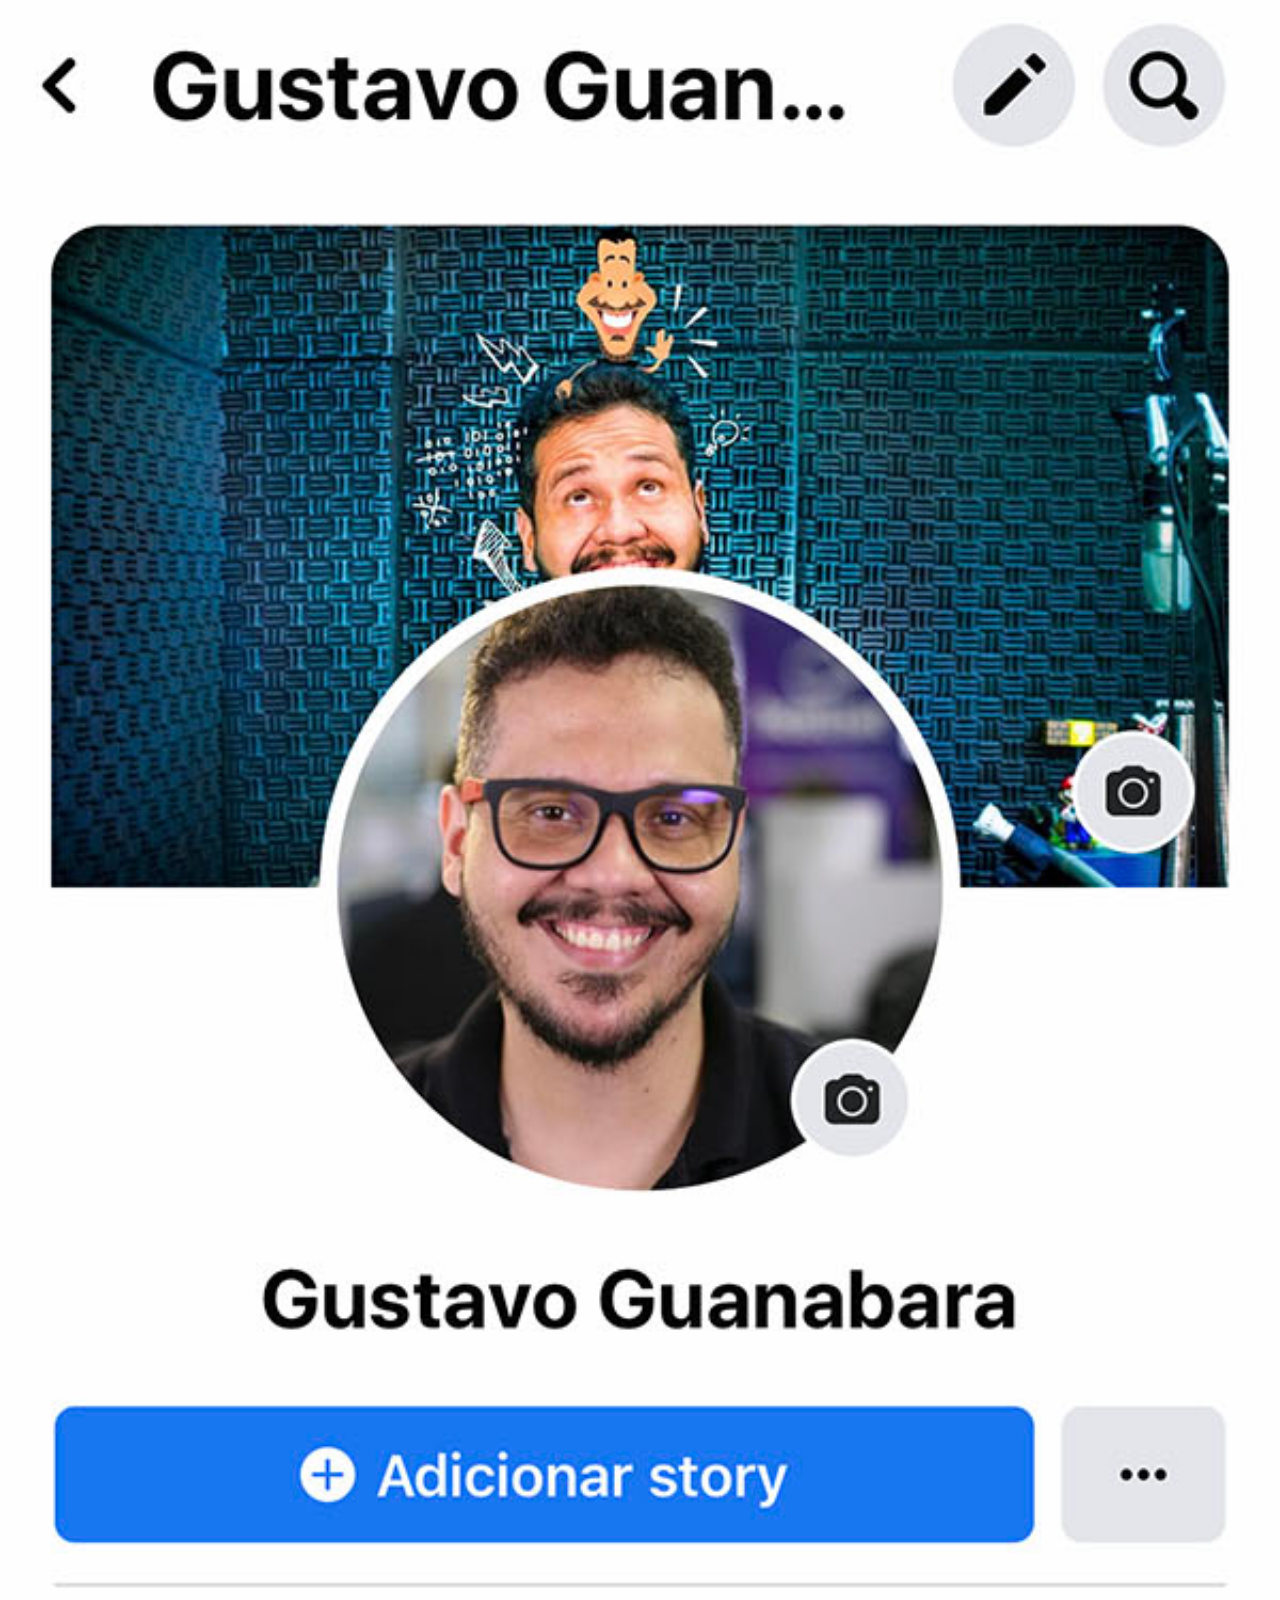
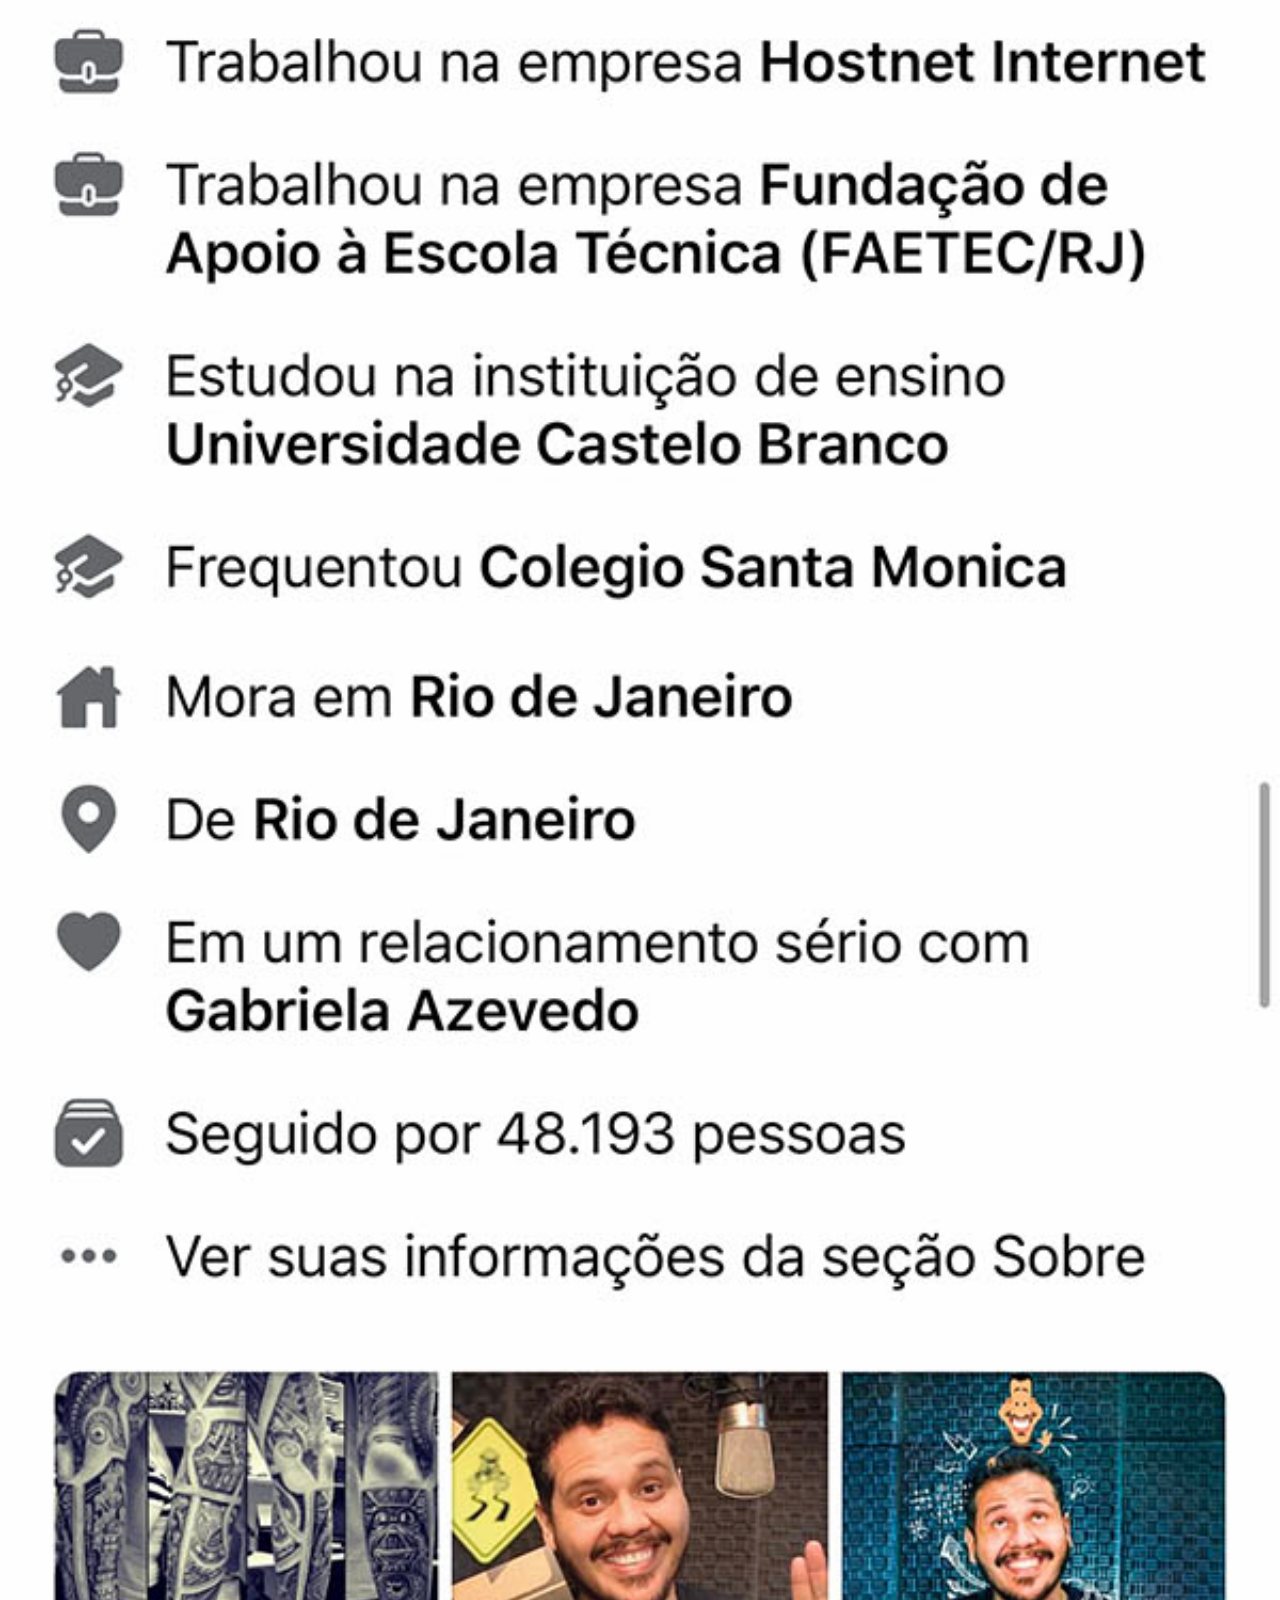
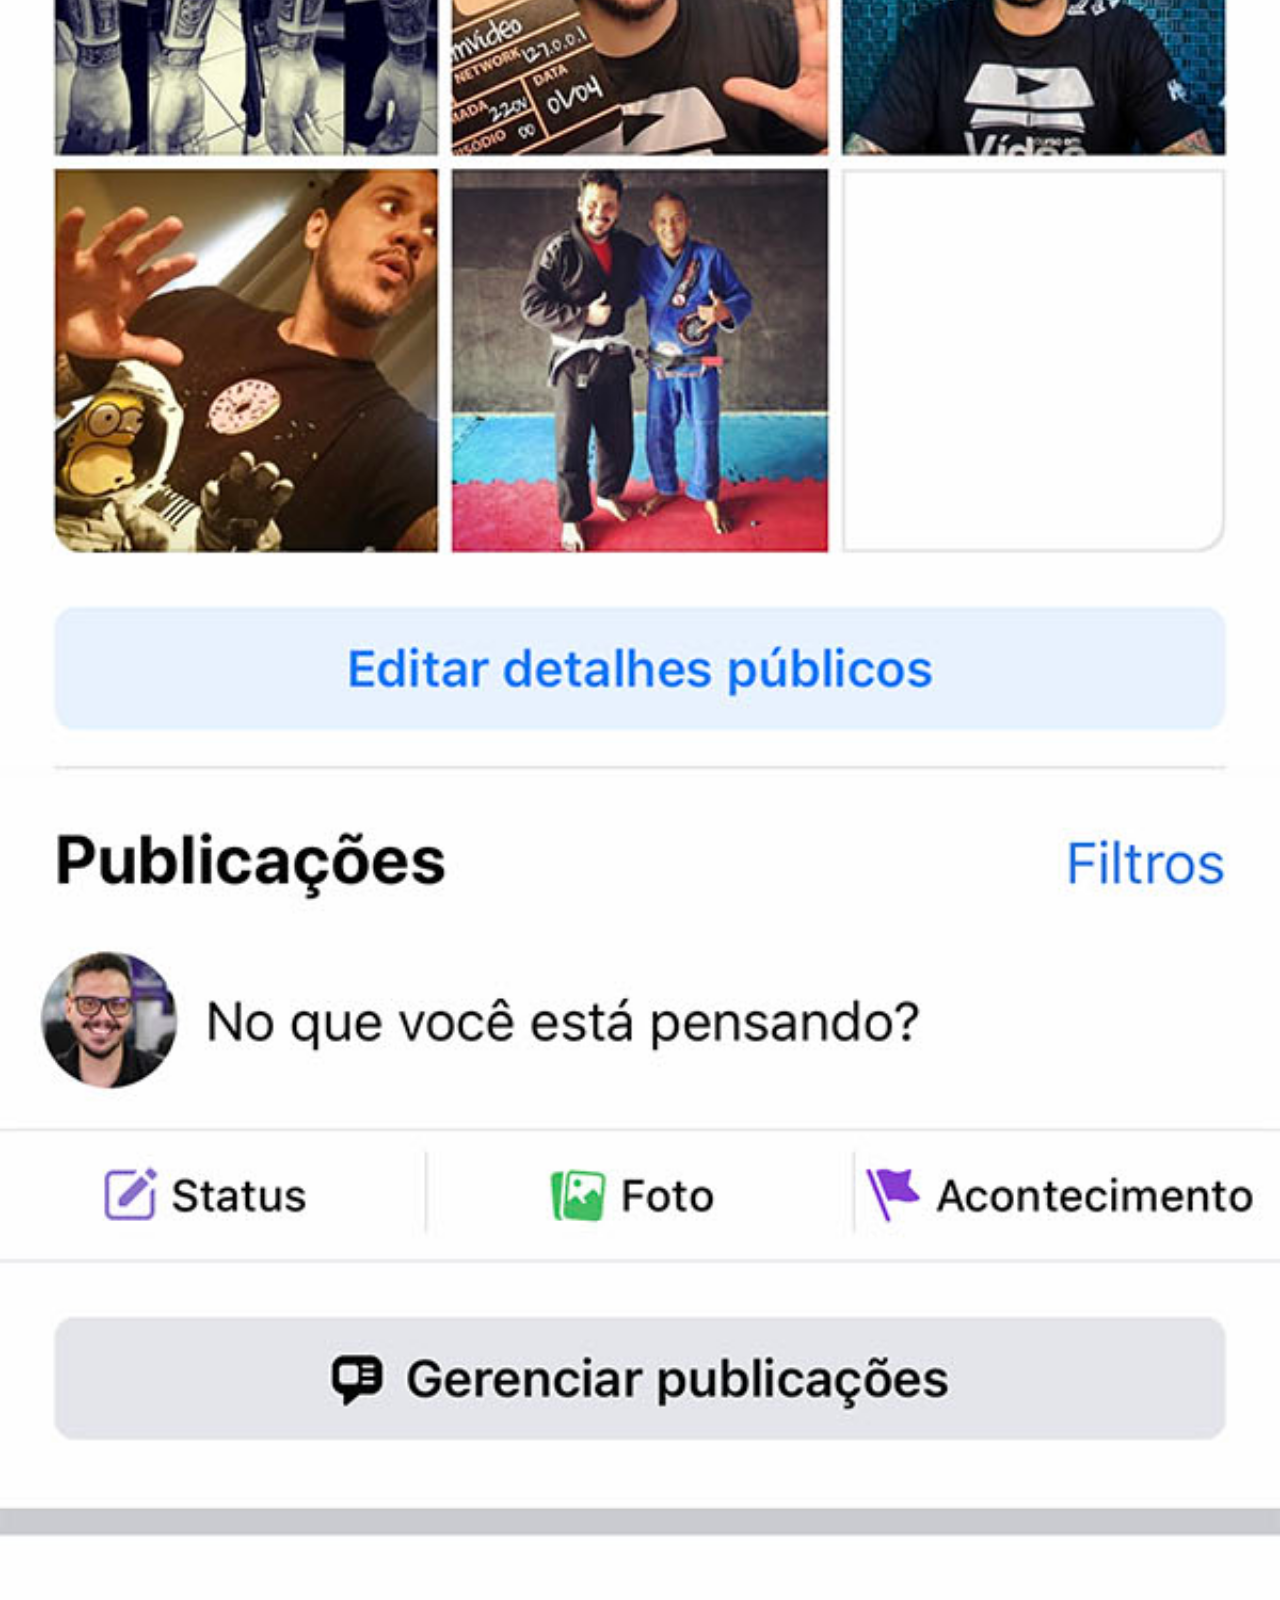
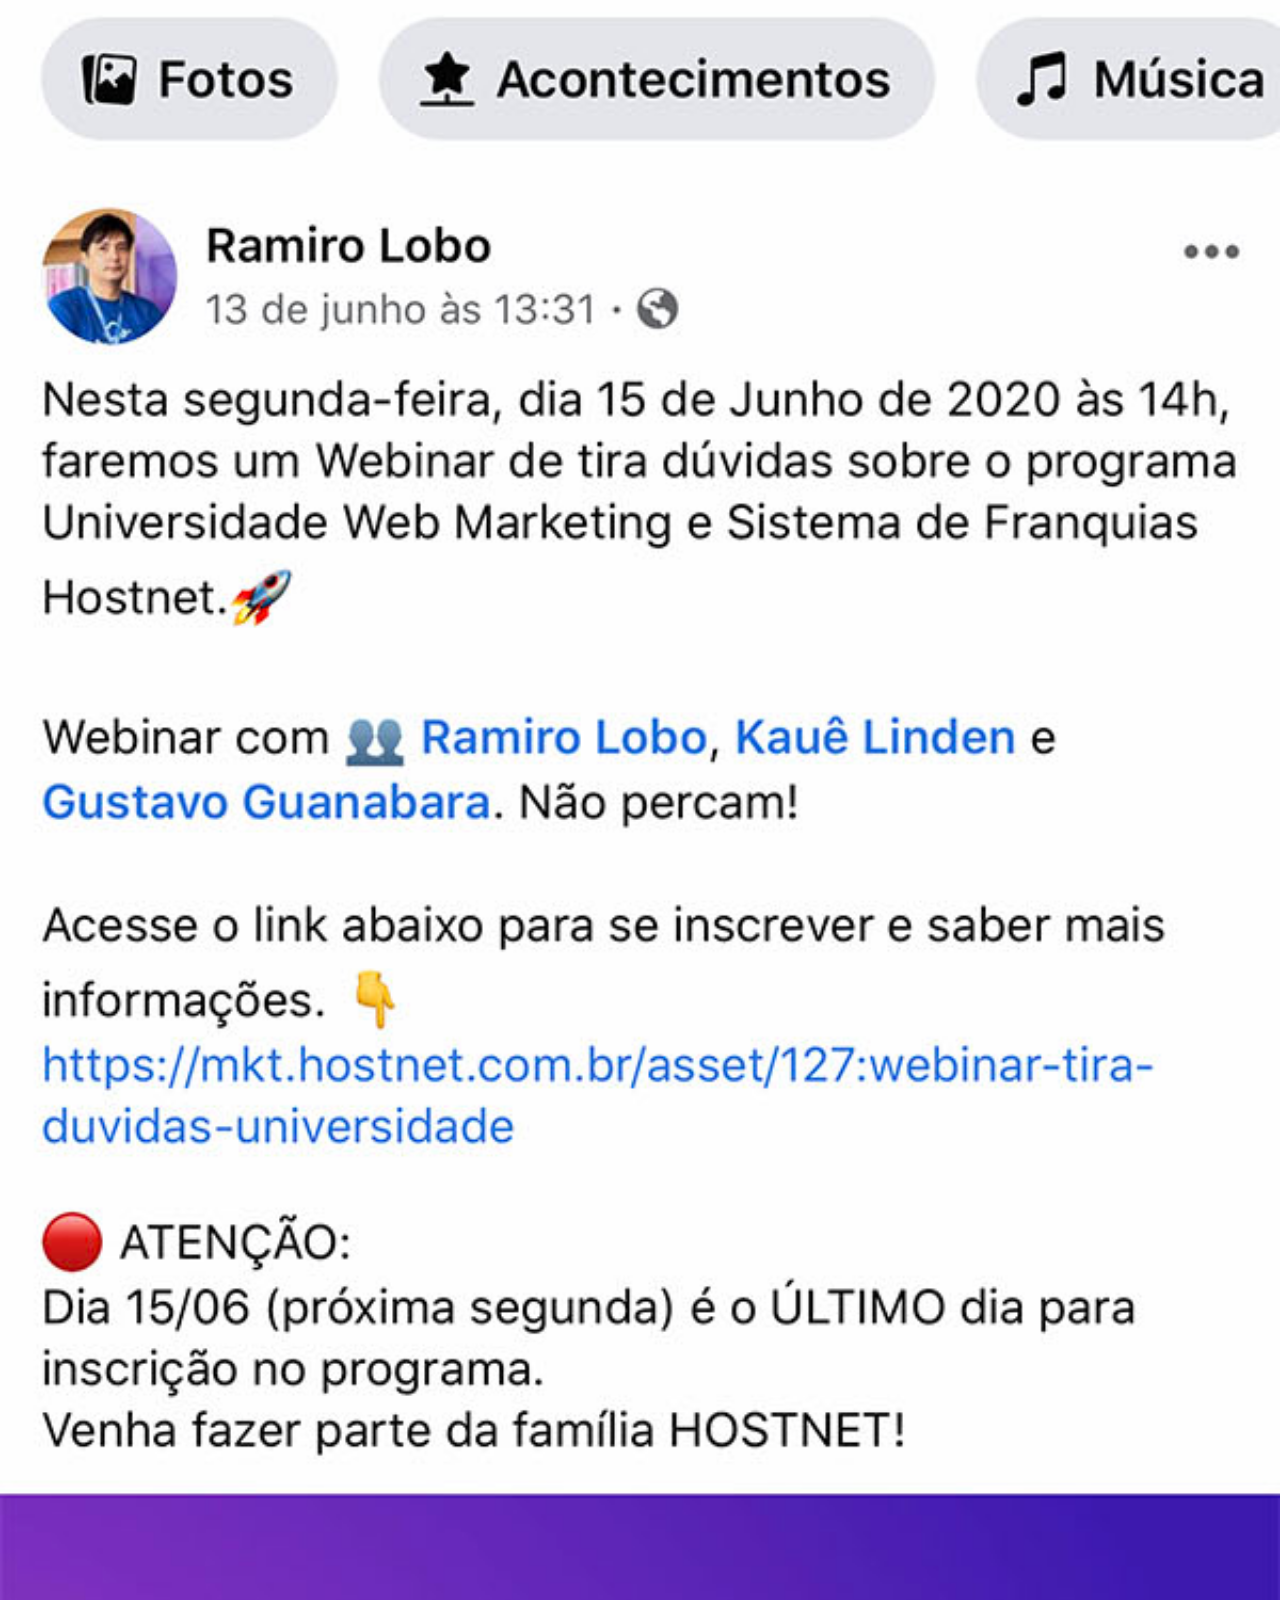
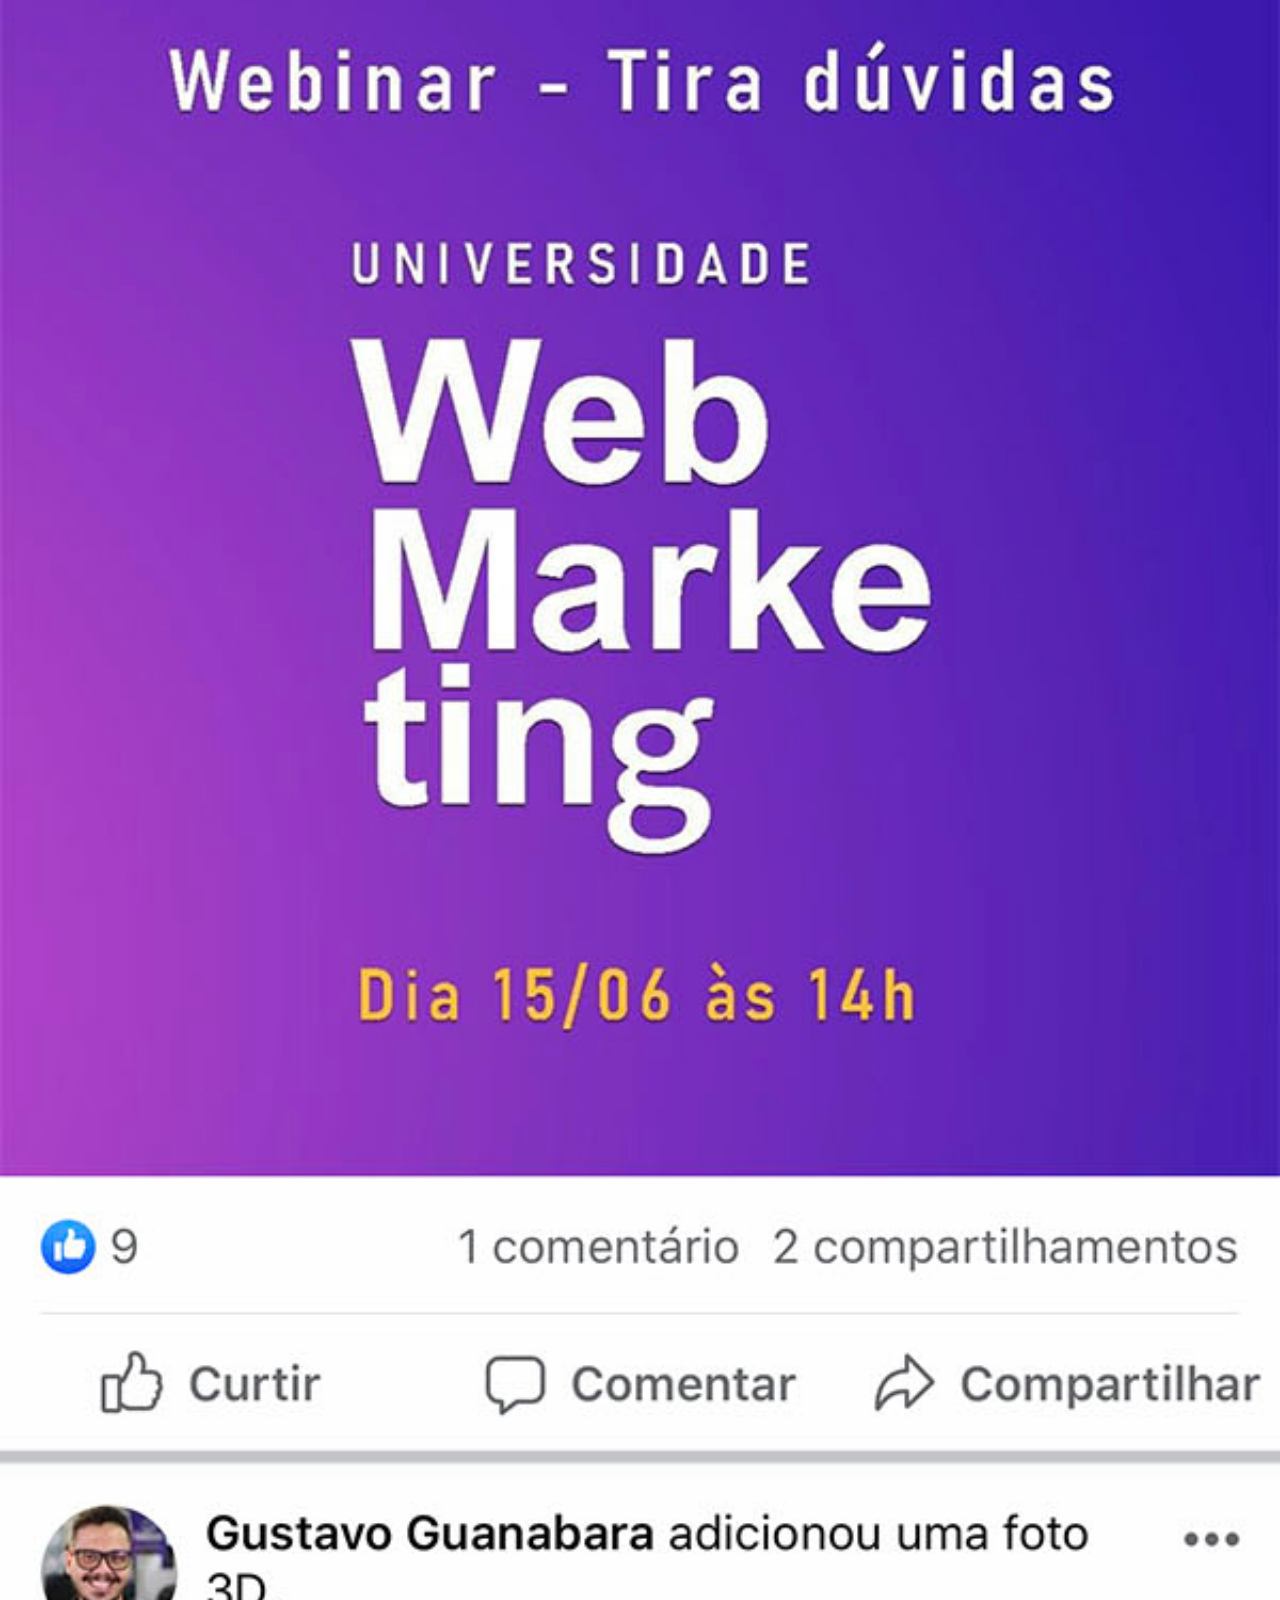
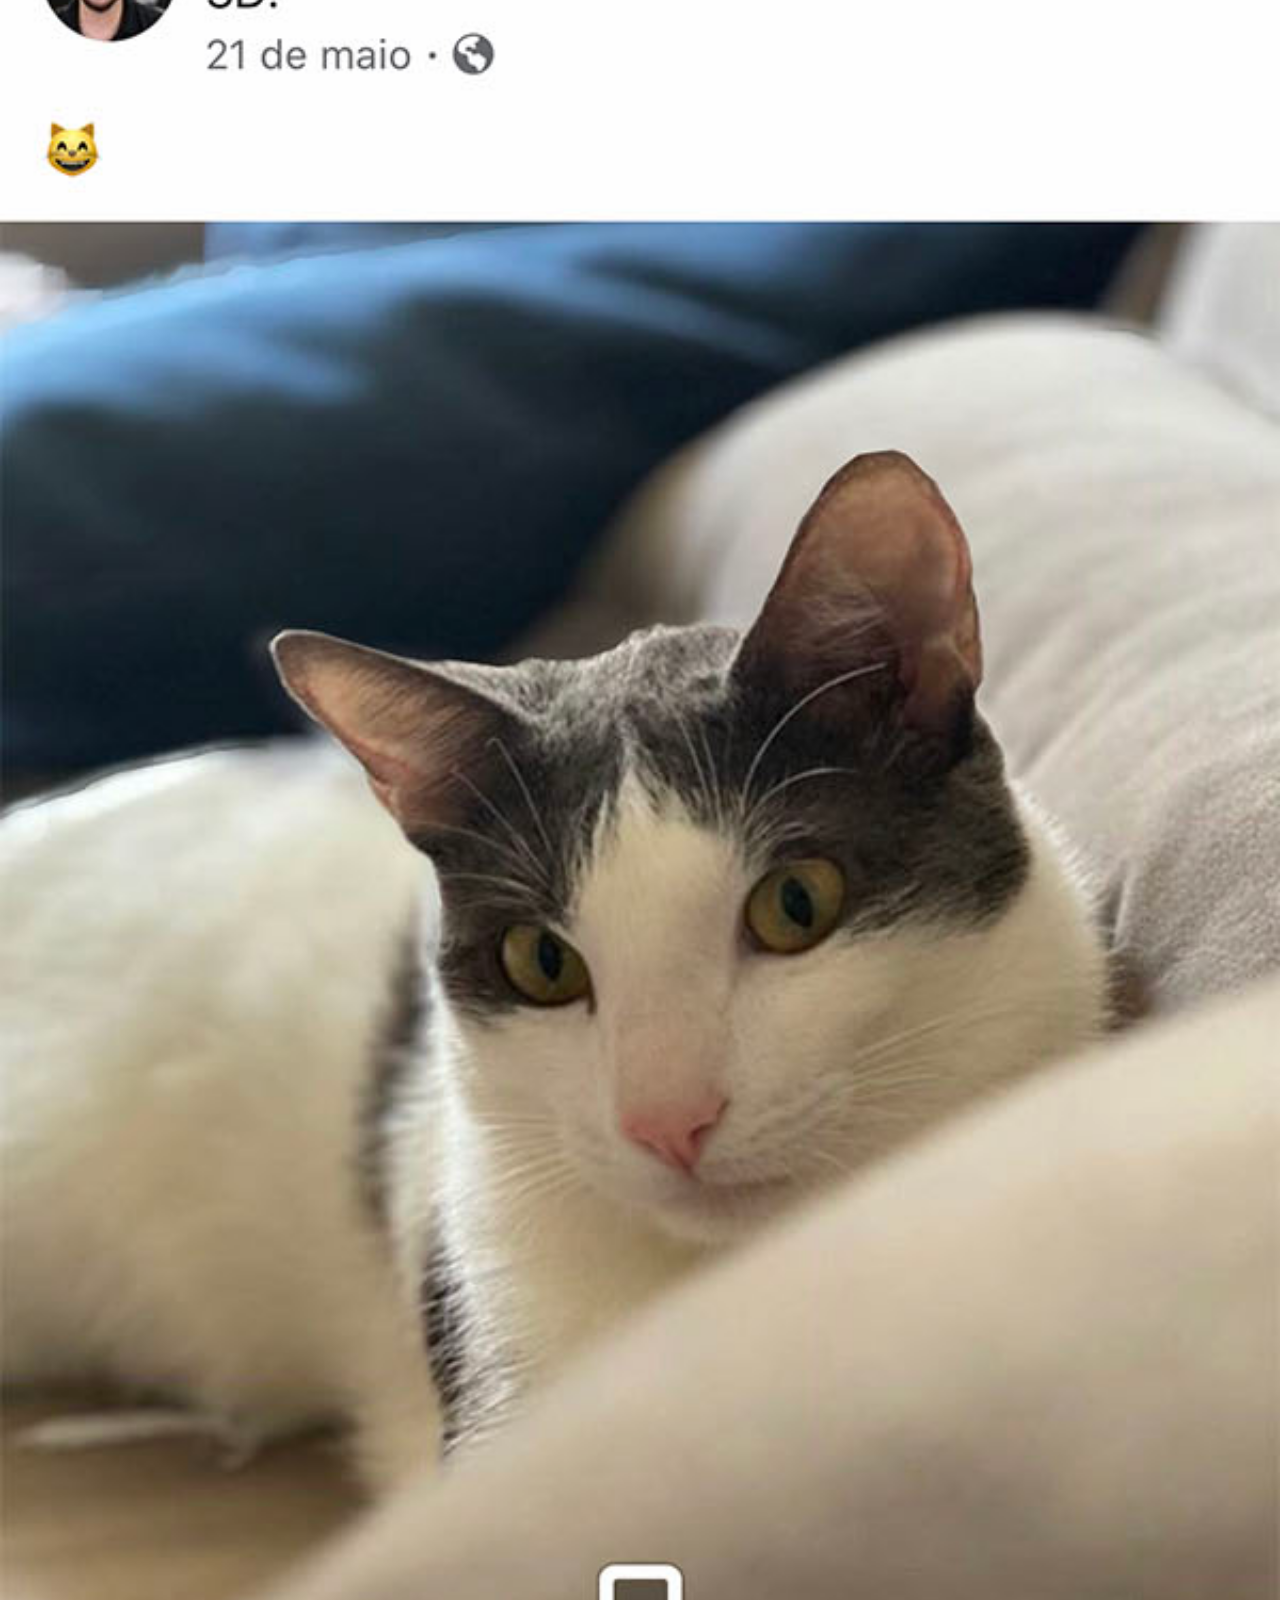
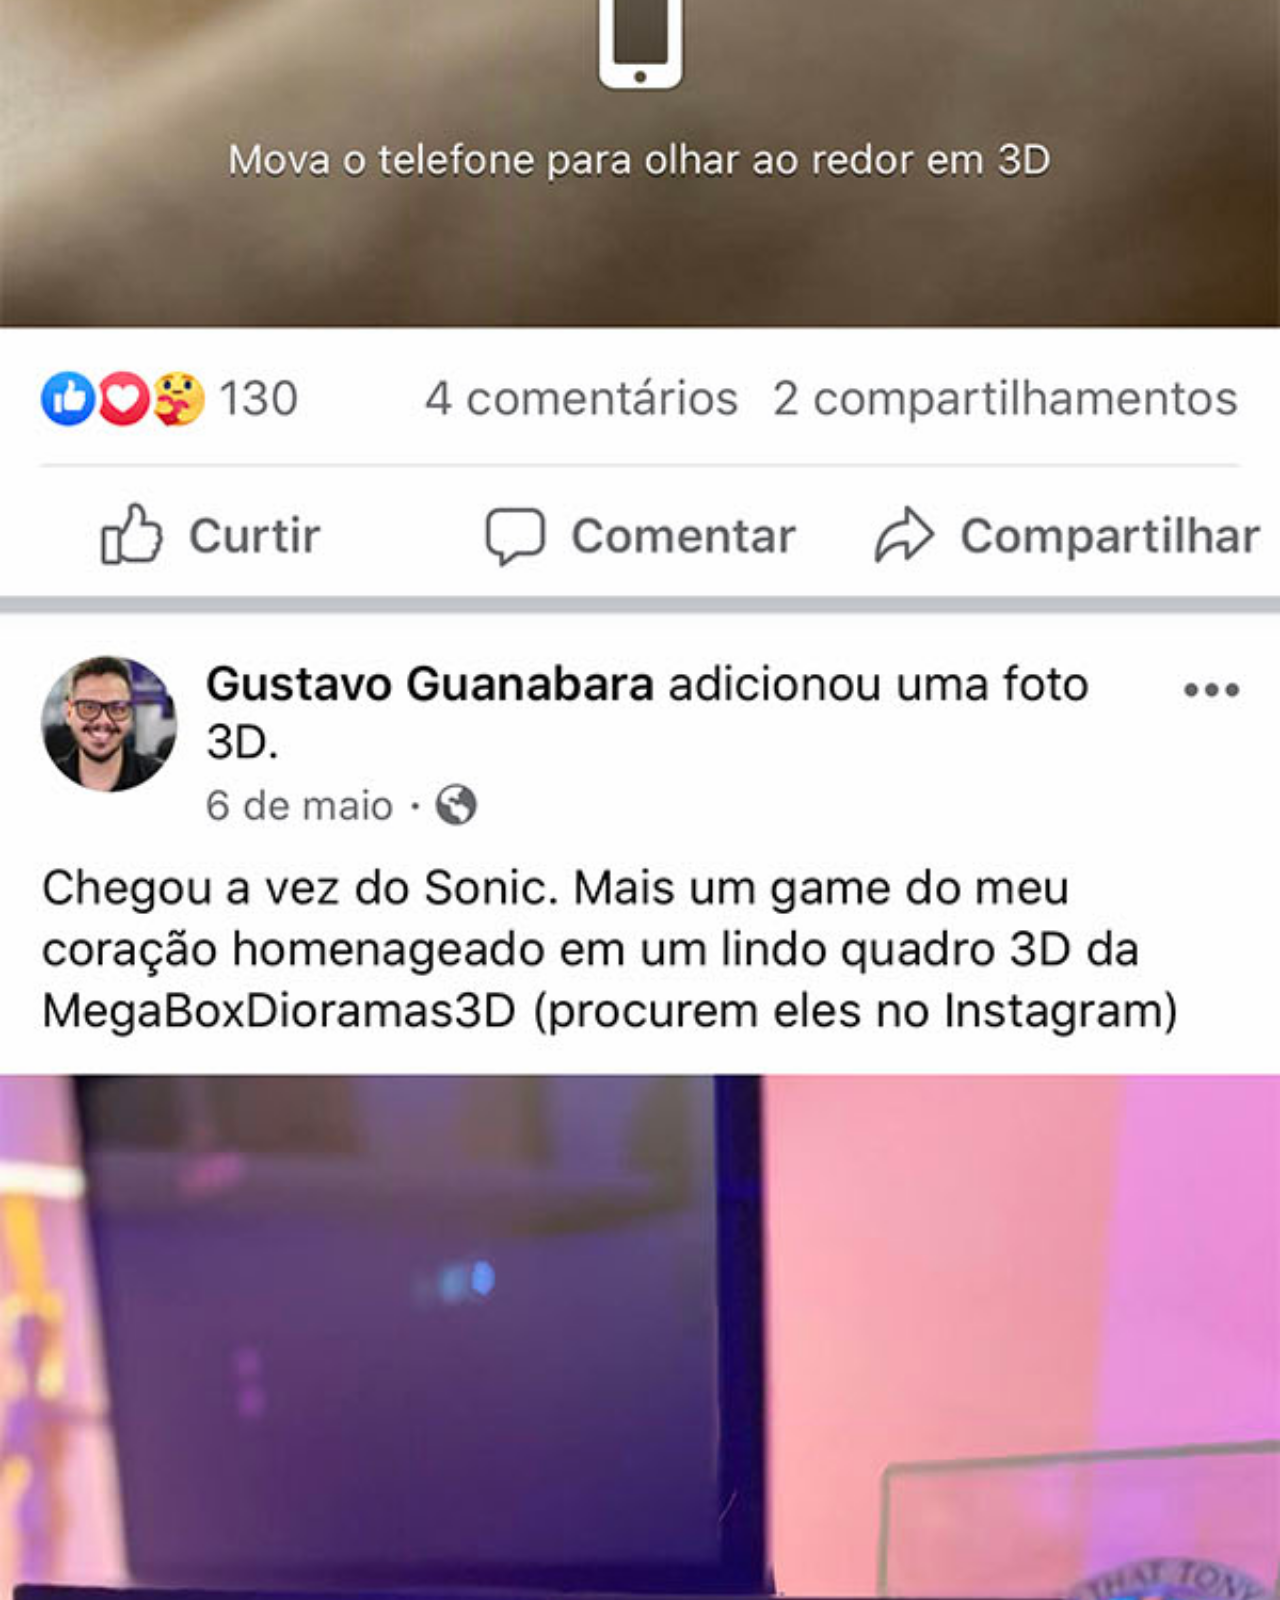
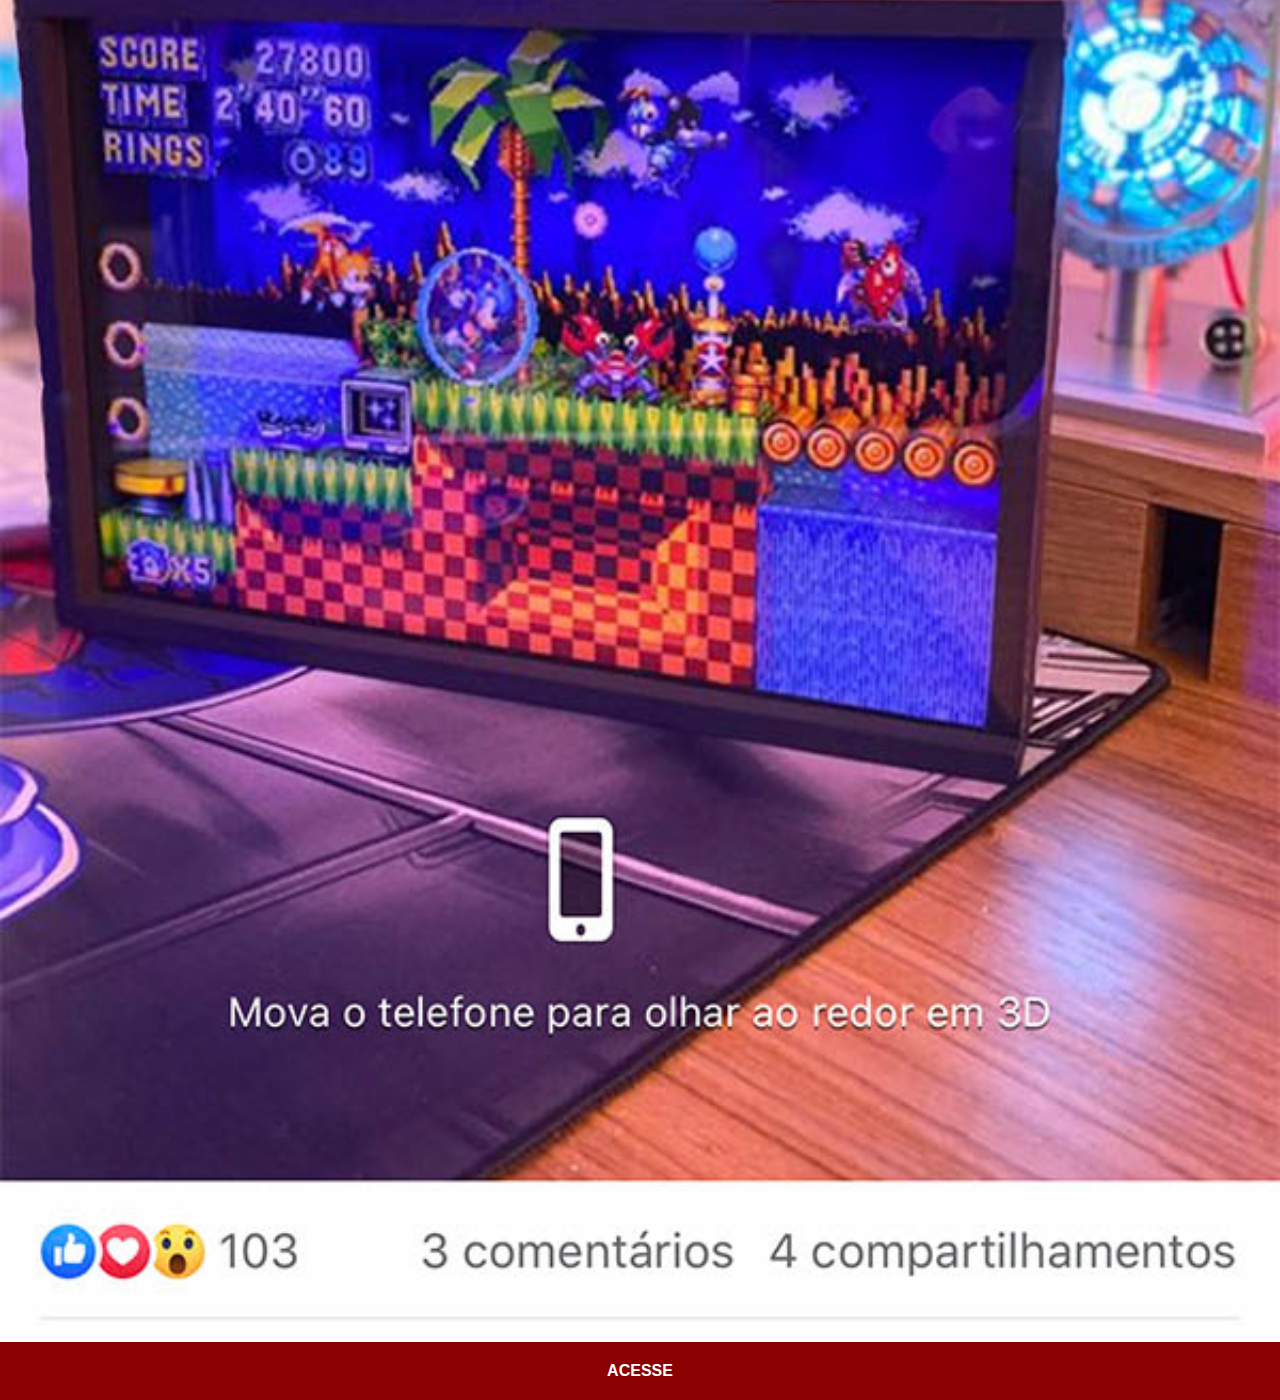
==== facebook.html @ 359f1fa4 "colocando links" ====
<!DOCTYPE html>
<html lang="bt-br">
<head>
    <meta charset="UTF-8">
    <meta http-equiv="X-UA-Compatible" content="IE=edge">
    <meta name="viewport" content="width=device-width, initial-scale=1.0">
    <title>Facebook</title>
    <link rel="stylesheet" href="estilos/social.css">
</head>
<body>
    <img src="imagens/tela-facebook.jpg" alt="facebook"> <a href="https://www.facebook.com/caiohenrique7" target="_blank"> ACESSE</a>
</body>
</html>
---- estilos/social.css ----
@charset "UTF-8";

* {
    margin: 0px; padding: 0px;
    font-family: Arial, Helvetica, sans-serif;
}

::-webkit-scrollbar {
    width: 0px; height: 0px;
}

img {
    width: 100vw;
}

a {
    display: block;
    background-color: darkred;
    color: white;
    padding: 20px;
    text-align: center;
    font-weight: bolder;
    text-decoration: none;
}

a:hover {
    background-color: red;
}
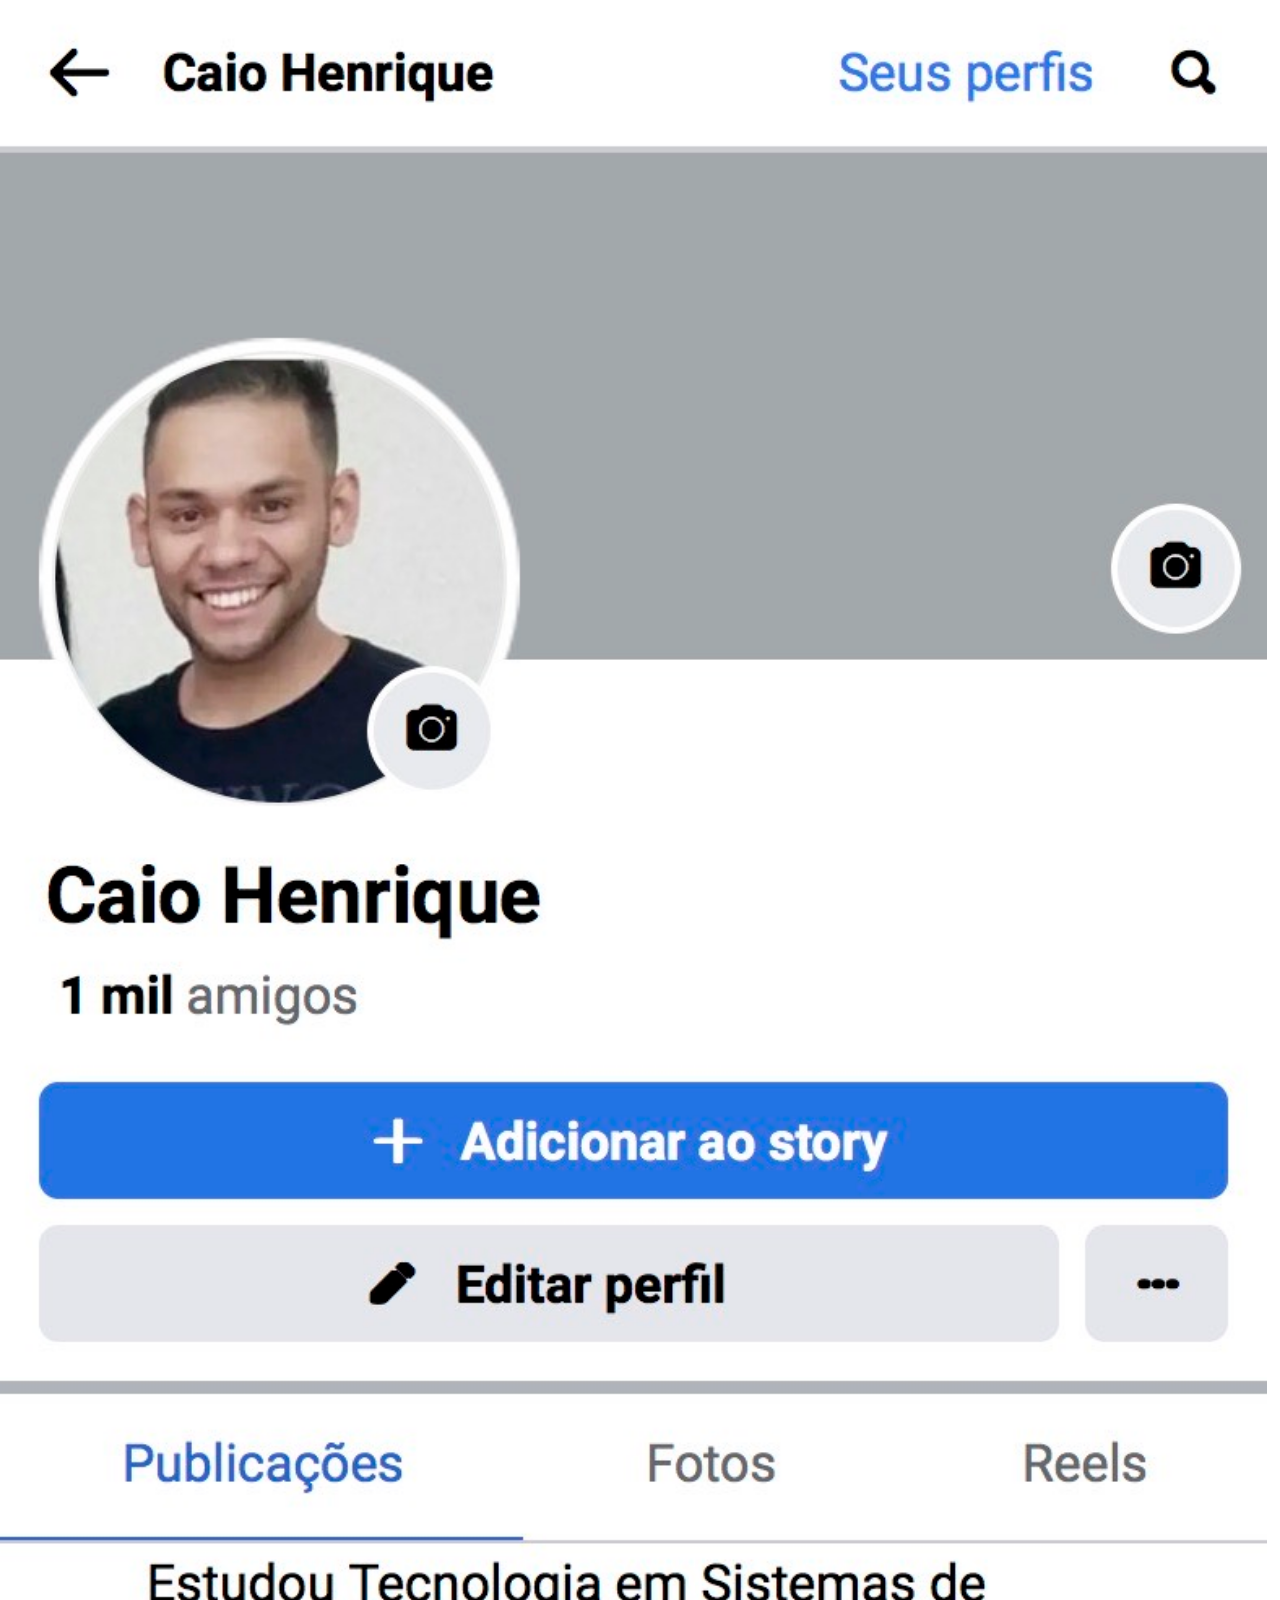
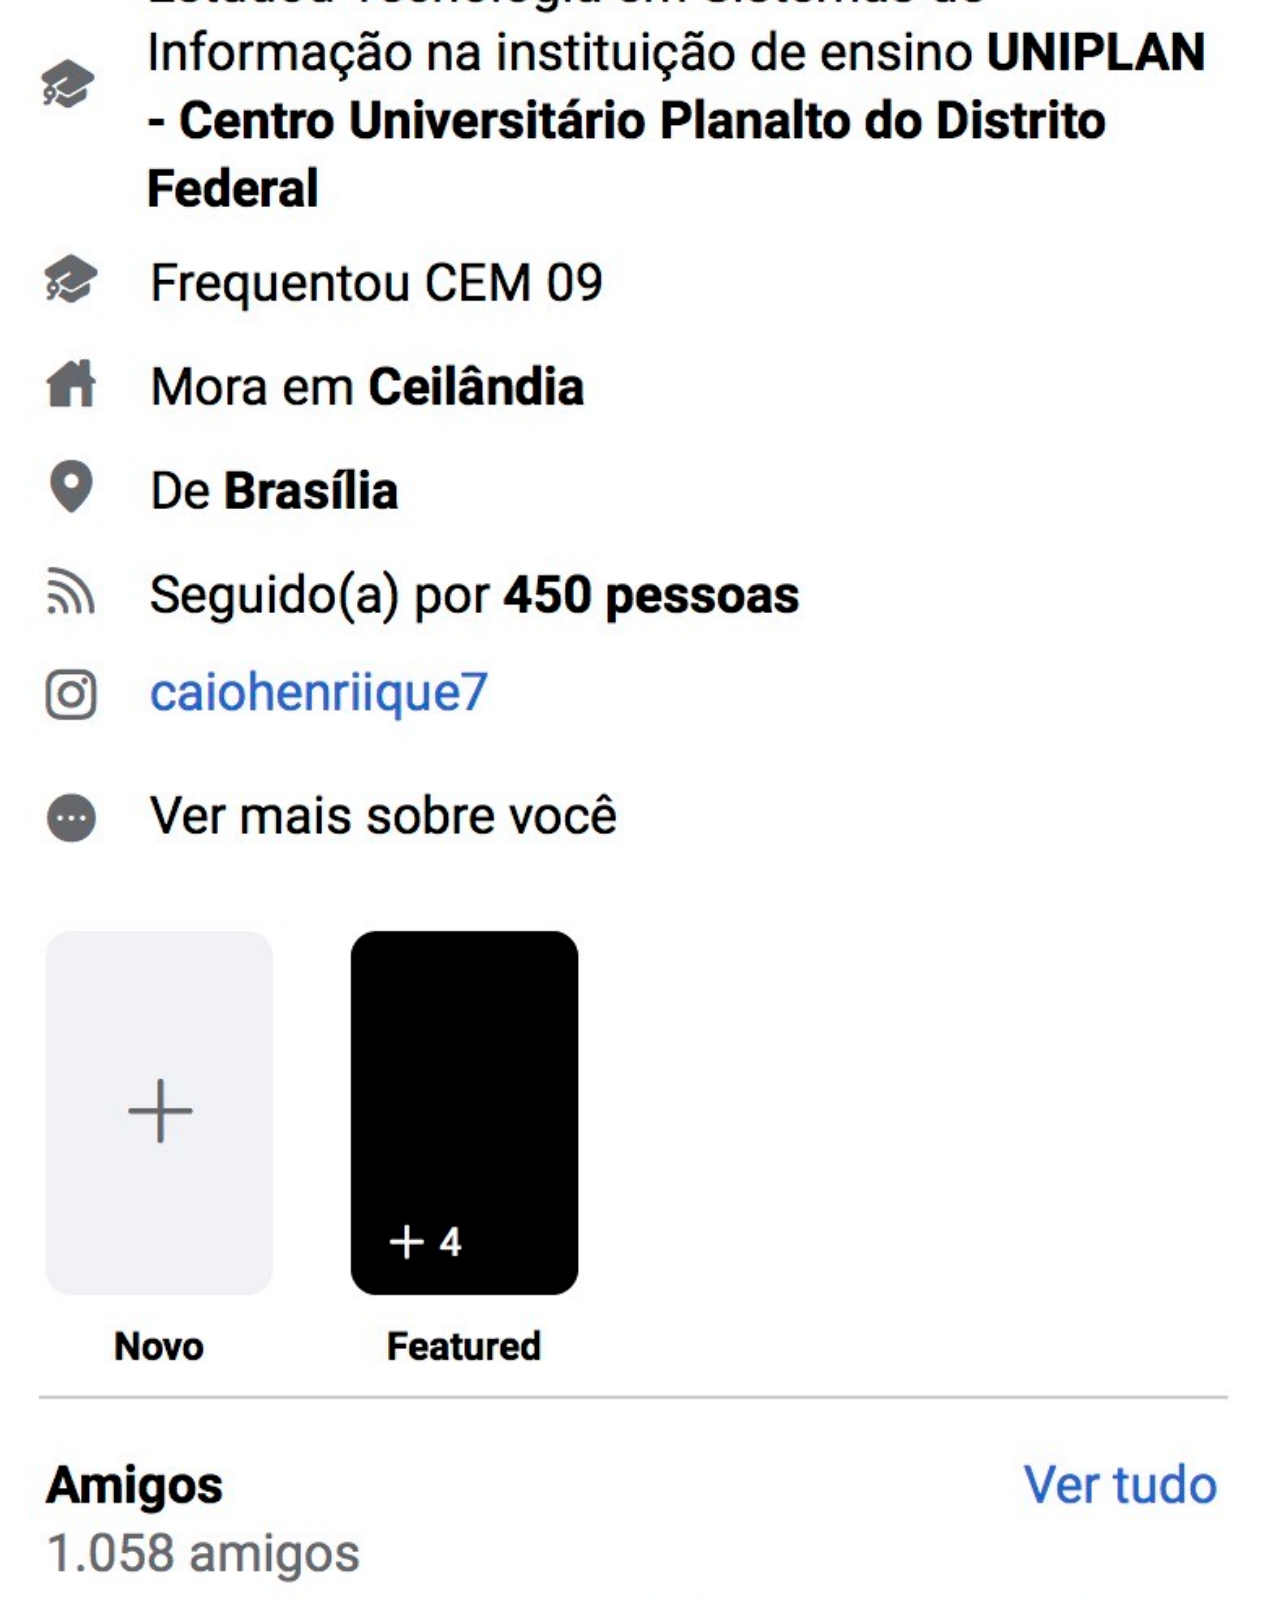
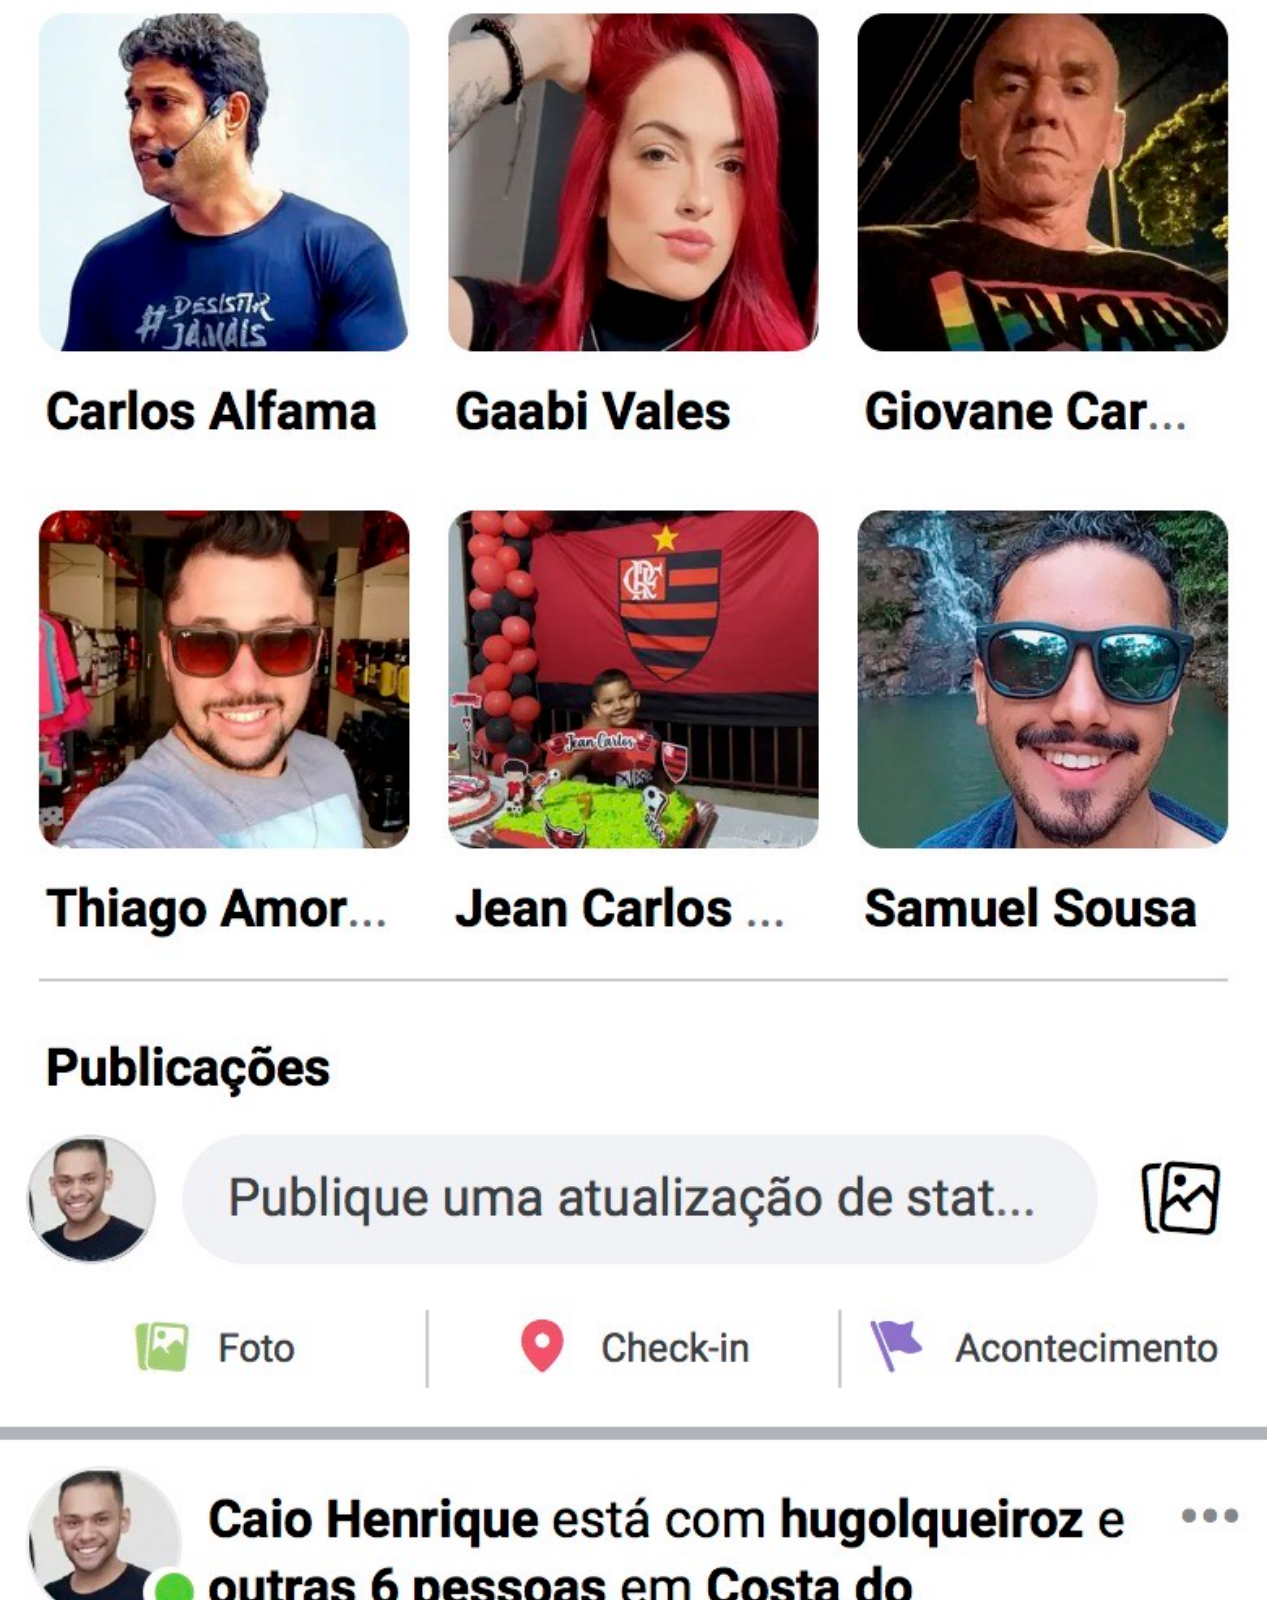
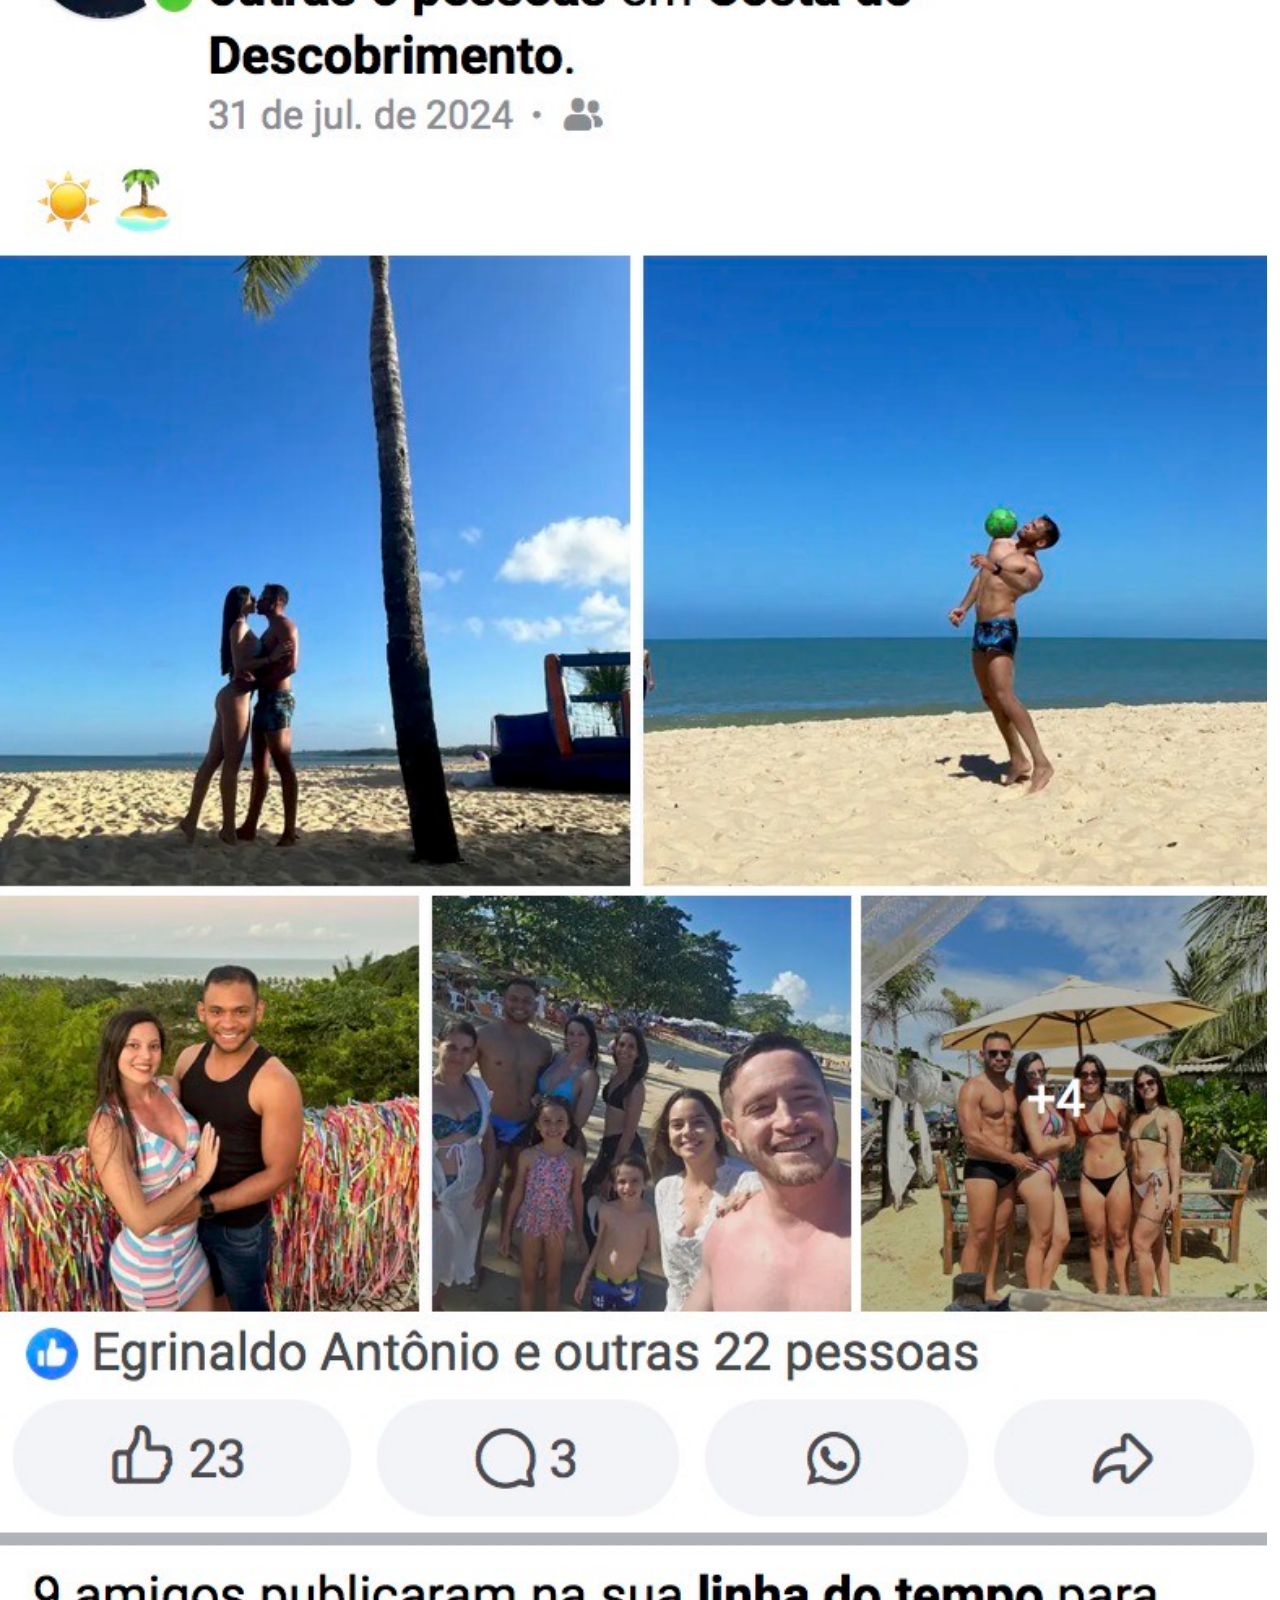
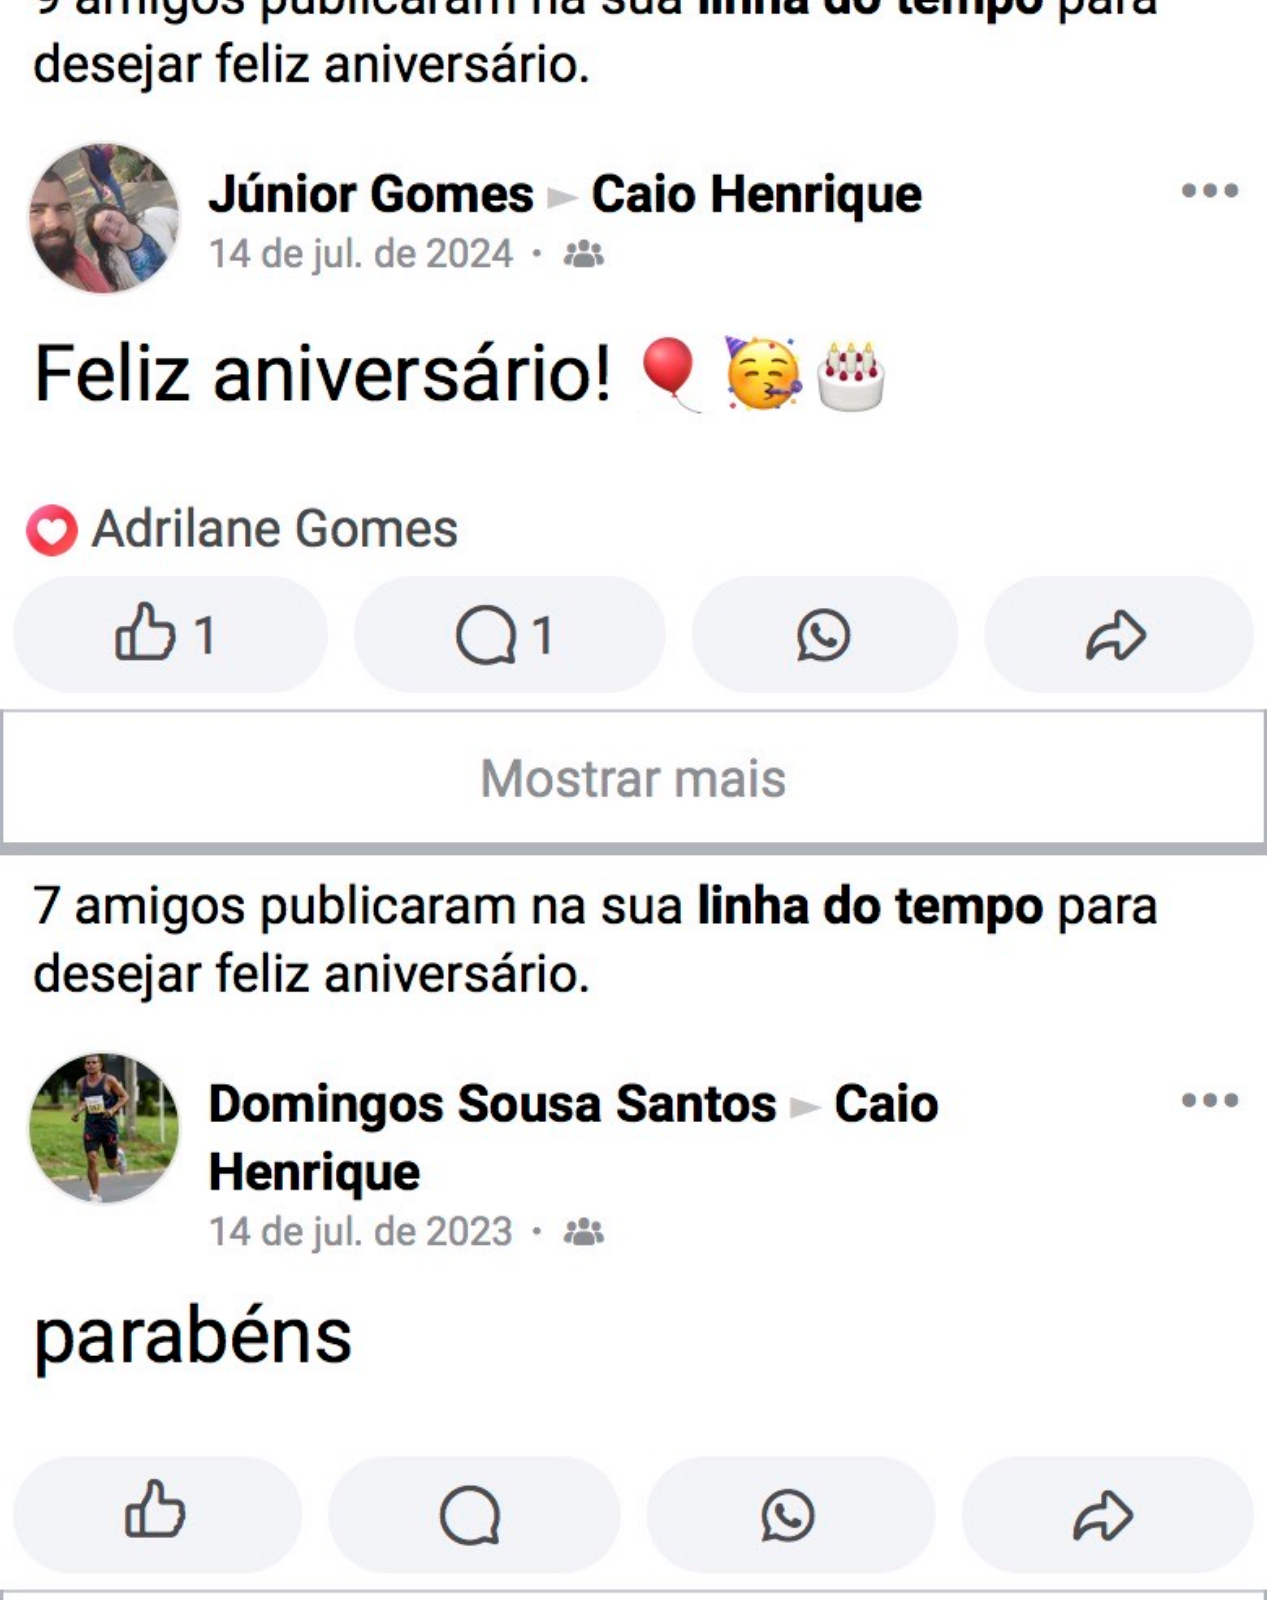
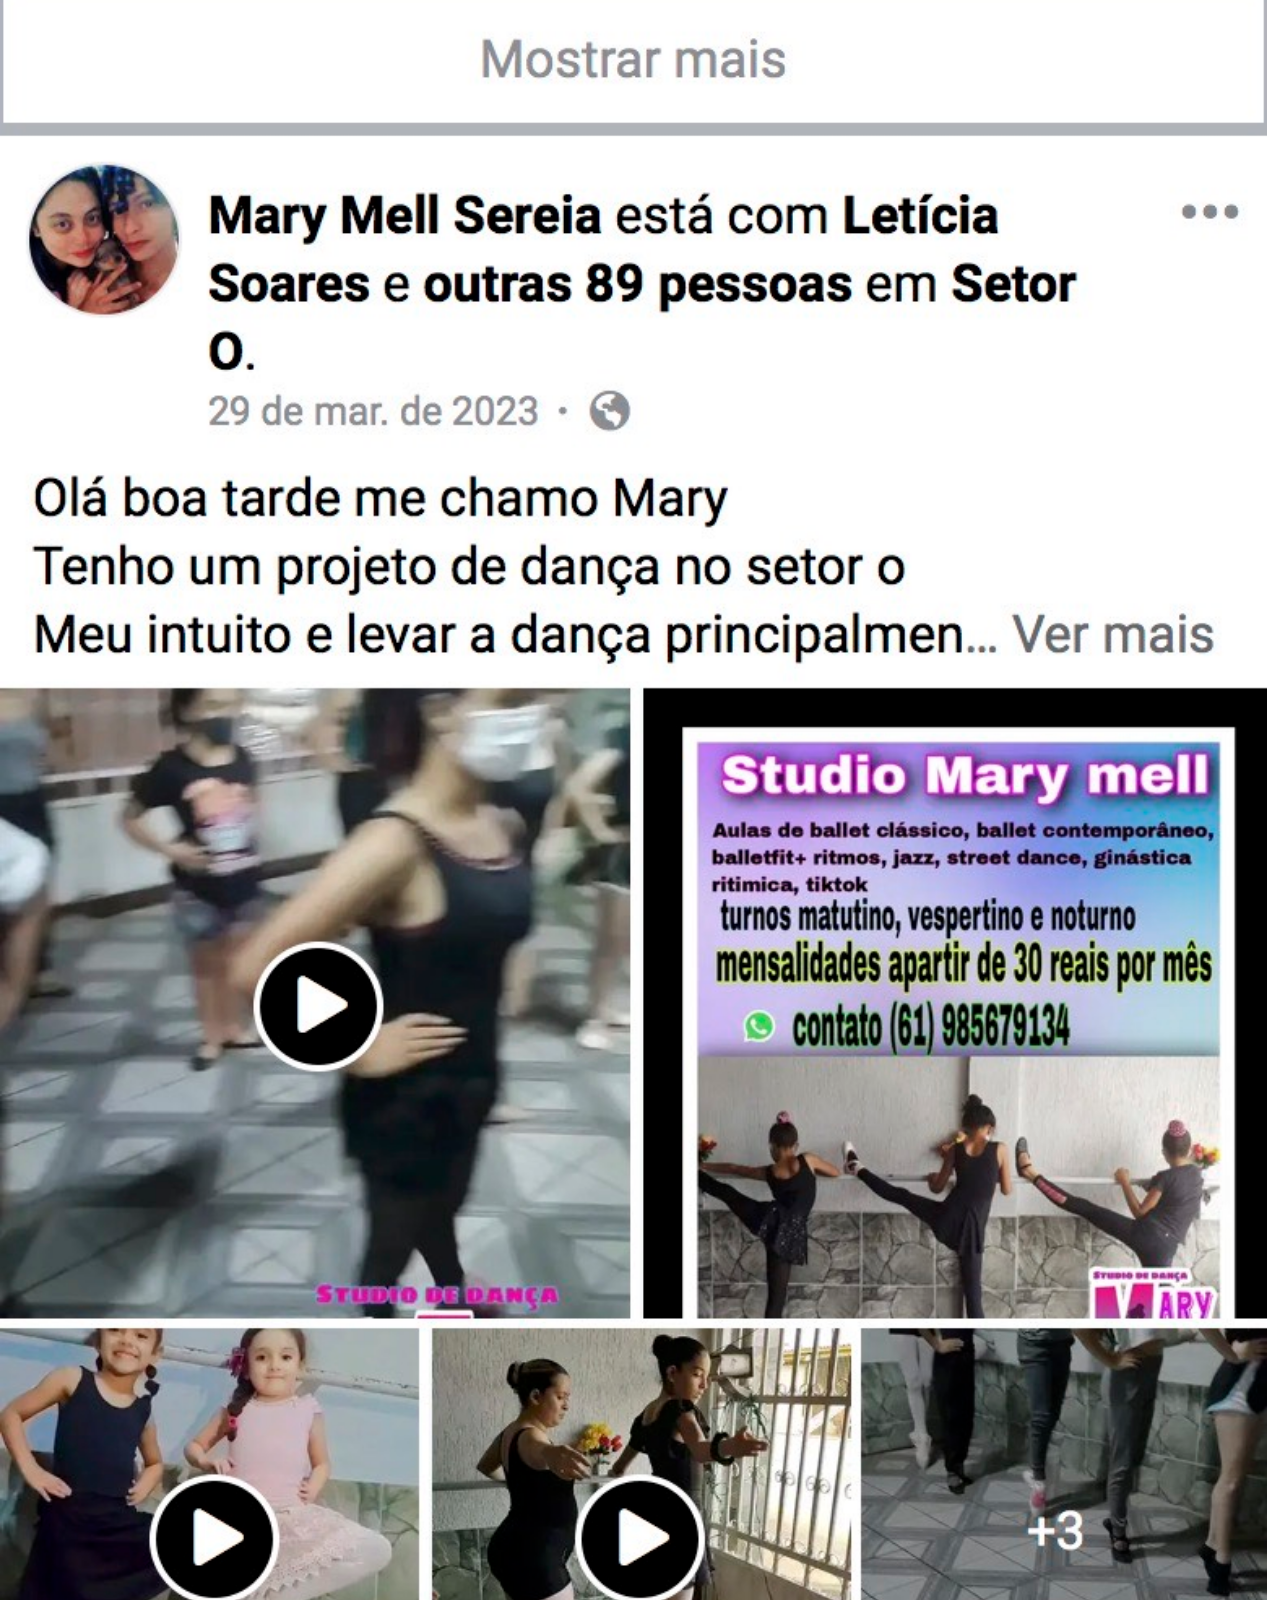
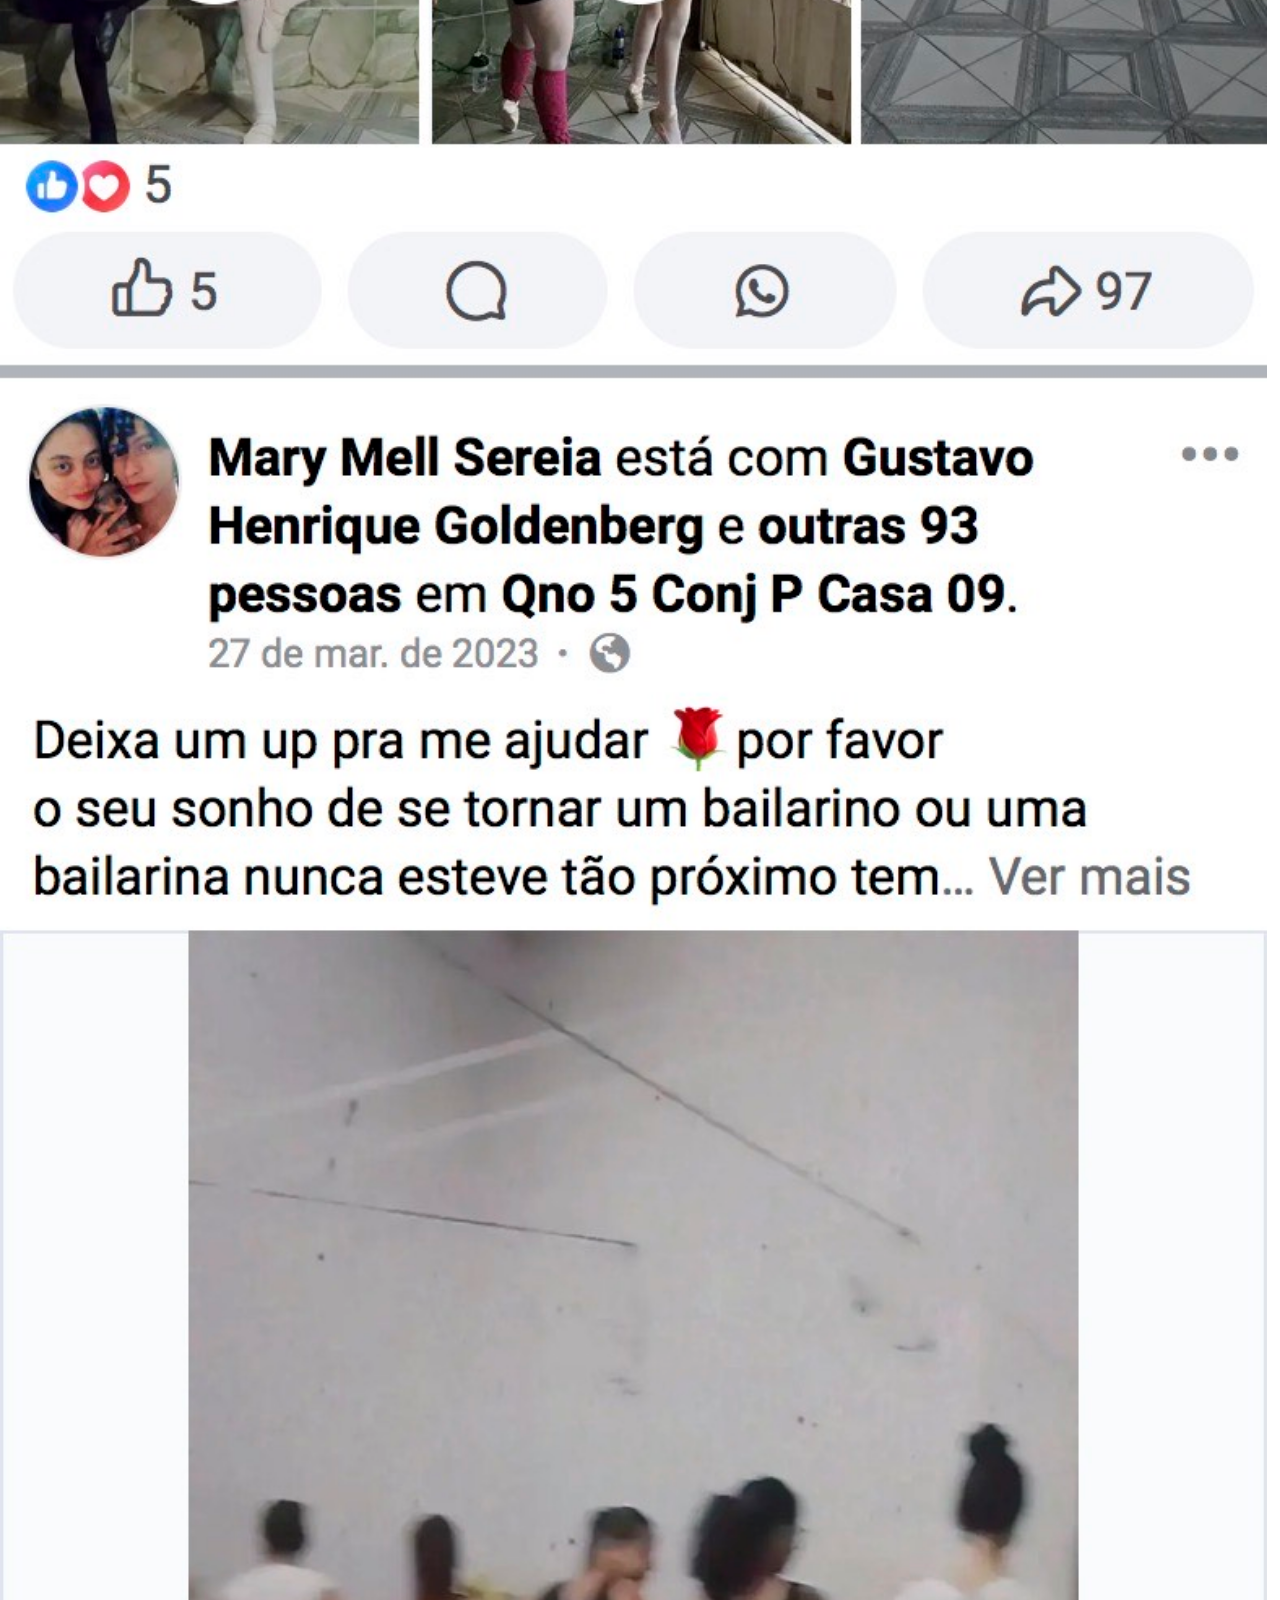
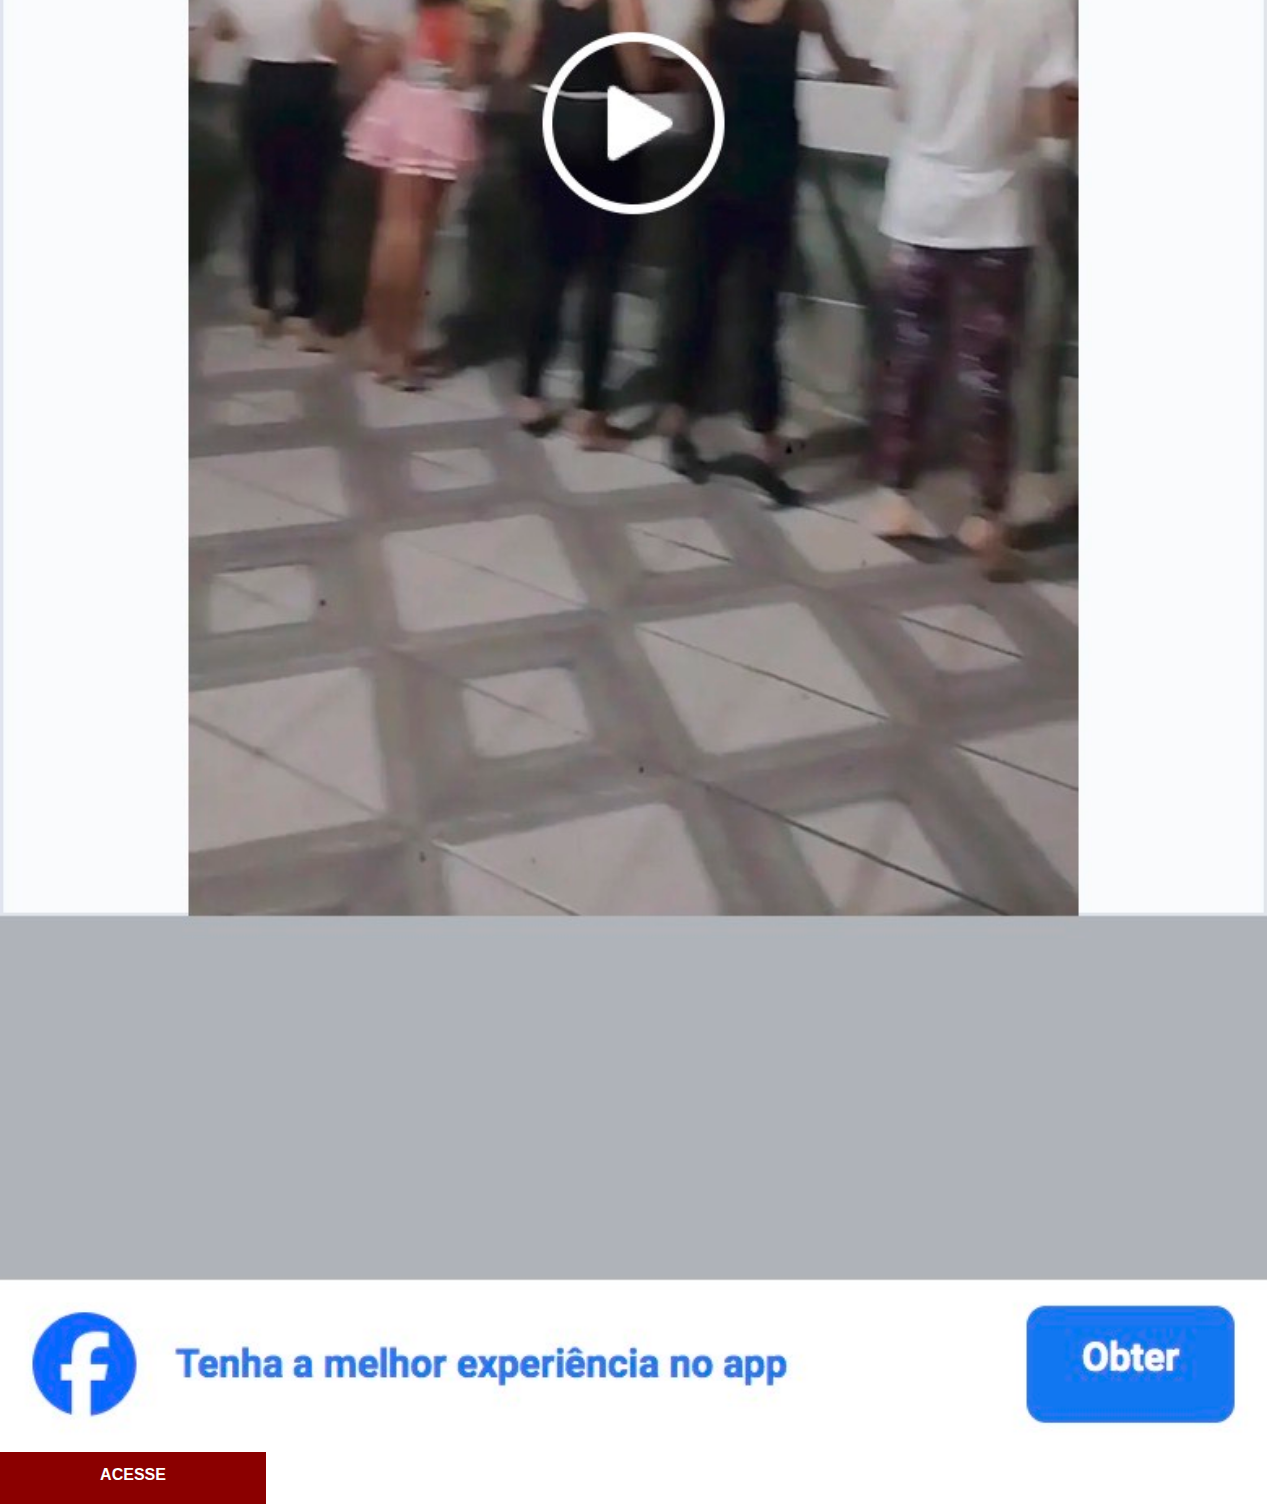
==== commit 90bed0fb: "fim projeto" ====
--- a/facebook.html
+++ b/facebook.html
@@ -8,6 +8,6 @@
     <link rel="stylesheet" href="estilos/social.css">
 </head>
 <body>
-    <img src="imagens/tela-facebook.jpg" alt="facebook"> <a href="https://www.facebook.com/caiohenrique7" target="_blank"> ACESSE</a>
+    <img src="imagens/face-caio.jpeg" alt="facebook"> <a href="https://www.facebook.com/caiohenrique7" target="_blank"> ACESSE</a>
 </body>
 </html>--- a/estilos/social.css
+++ b/estilos/social.css
@@ -1,26 +1,29 @@
 @charset "UTF-8";
 
 * {
-    margin: 0px; padding: 0px;
+    margin: 0px;
+    padding: 0px;
     font-family: Arial, Helvetica, sans-serif;
 }
 
 ::-webkit-scrollbar {
-    width: 0px; height: 0px;
+    width: 0px;
+    height: 0px;
 }
-
 img {
-    width: 100vw;
+    width: 99vw;
 }
 
 a {
     display: block;
     background-color: darkred;
     color: white;
+    margin-top: -10px;
     padding: 20px;
     text-align: center;
     font-weight: bolder;
     text-decoration: none;
+    width: 226px;
 }
 
 a:hover {
